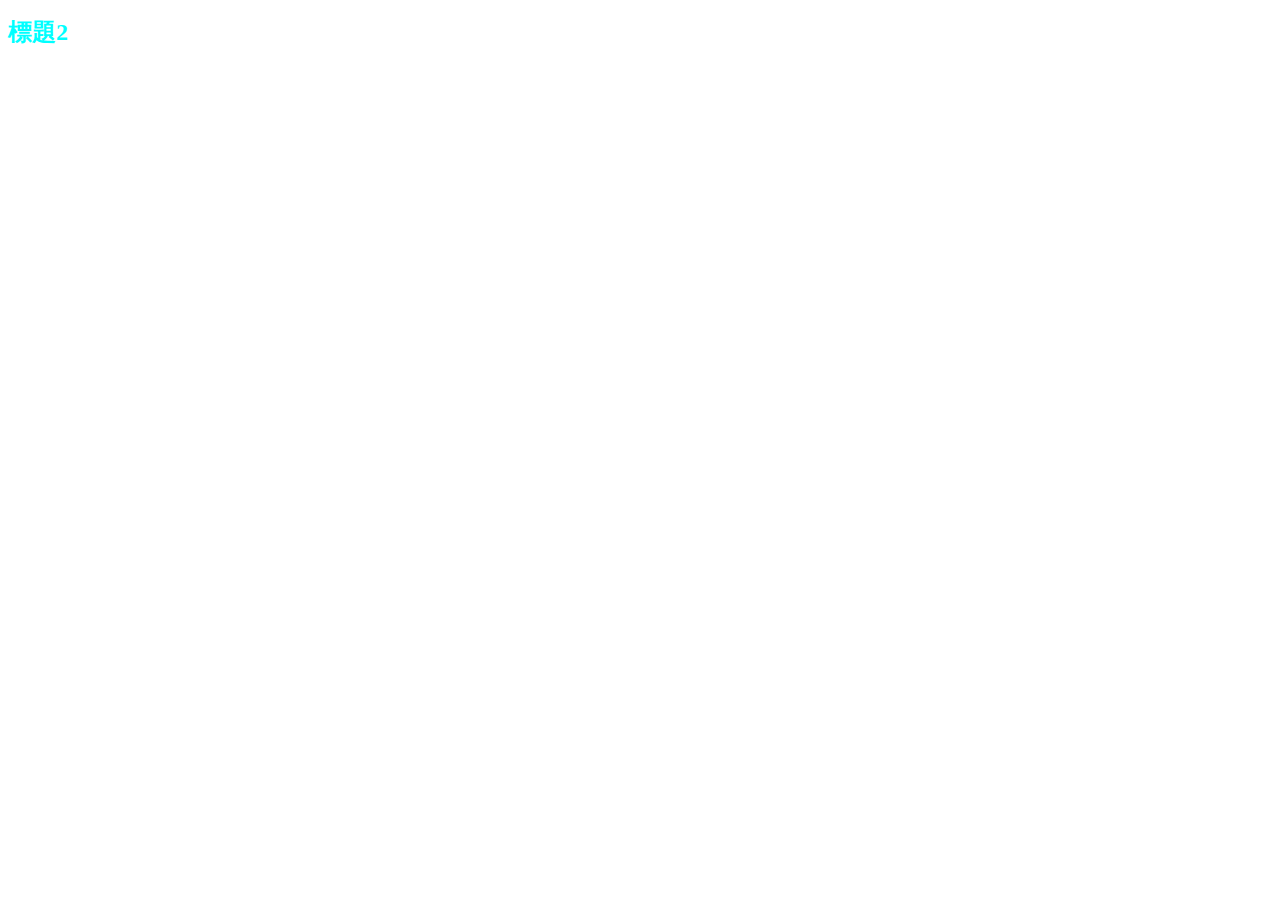
==== price.html @ d39bea44 "更新" ====
<!DOCTYPE html>
<html lang="en">
<head>
    <meta charset="UTF-8">
    <meta http-equiv="X-UA-Compatible" content="IE=edge">
    <meta name="viewport" content="width=device-width, initial-scale=1.0">
    <title>chatTalker</title>
    <link rel="stylesheet" href="css/index.css">
</head>
<body>
    <h1>標題2</h1>
</body>
</html>
---- css/index.css ----
h1{
    color: aqua;
    font-size: 24px;
}
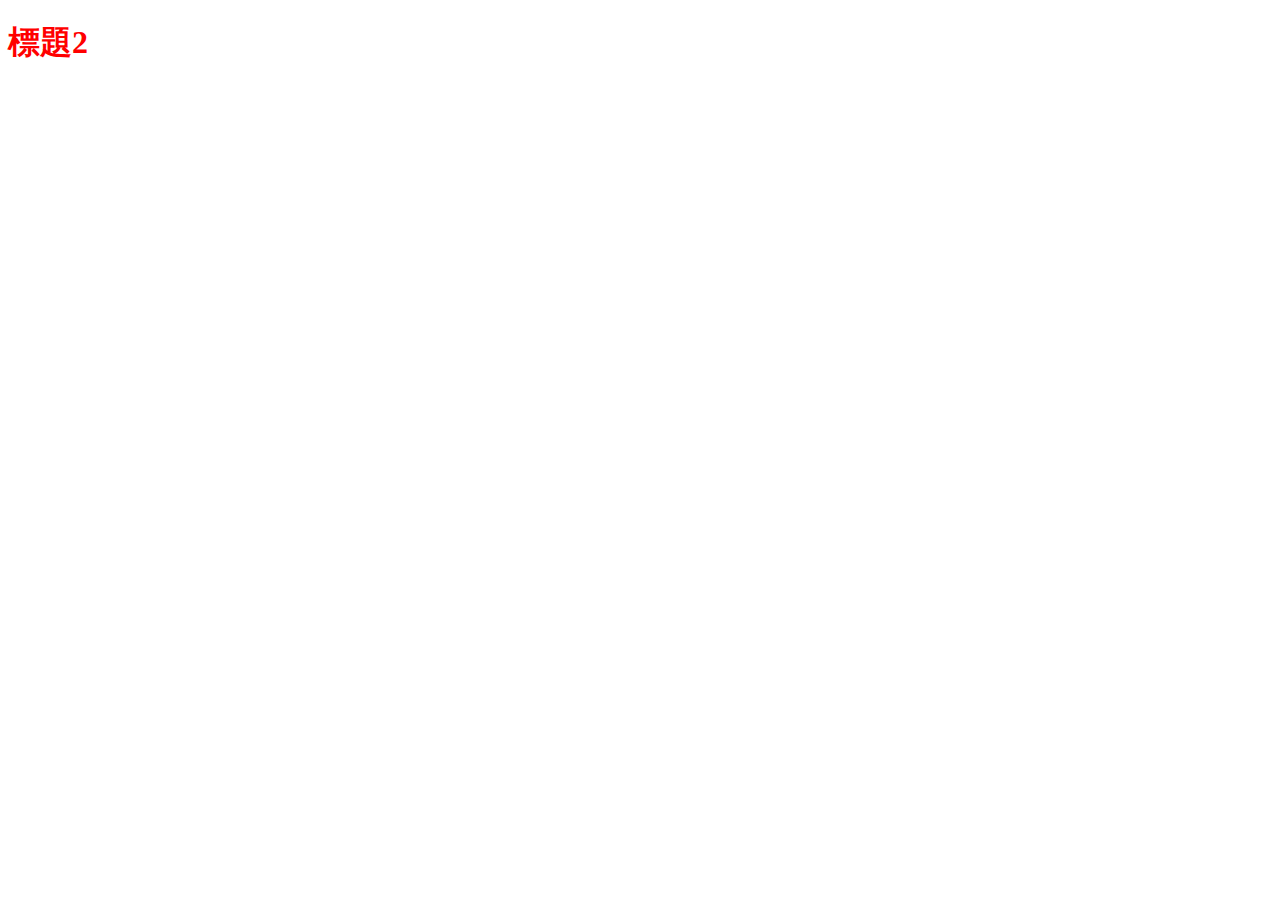
==== commit 2c577d74: "更新" ====
--- a/price.html
+++ b/price.html
@@ -5,7 +5,7 @@
     <meta http-equiv="X-UA-Compatible" content="IE=edge">
     <meta name="viewport" content="width=device-width, initial-scale=1.0">
     <title>chatTalker</title>
-    <link rel="stylesheet" href="css/index.css">
+    <link rel="stylesheet" href="css/price.css">
 </head>
 <body>
     <h1>標題2</h1>
--- a/css/price.css
+++ b/css/price.css
@@ -0,0 +1,3 @@
+h1{
+    color:red;
+}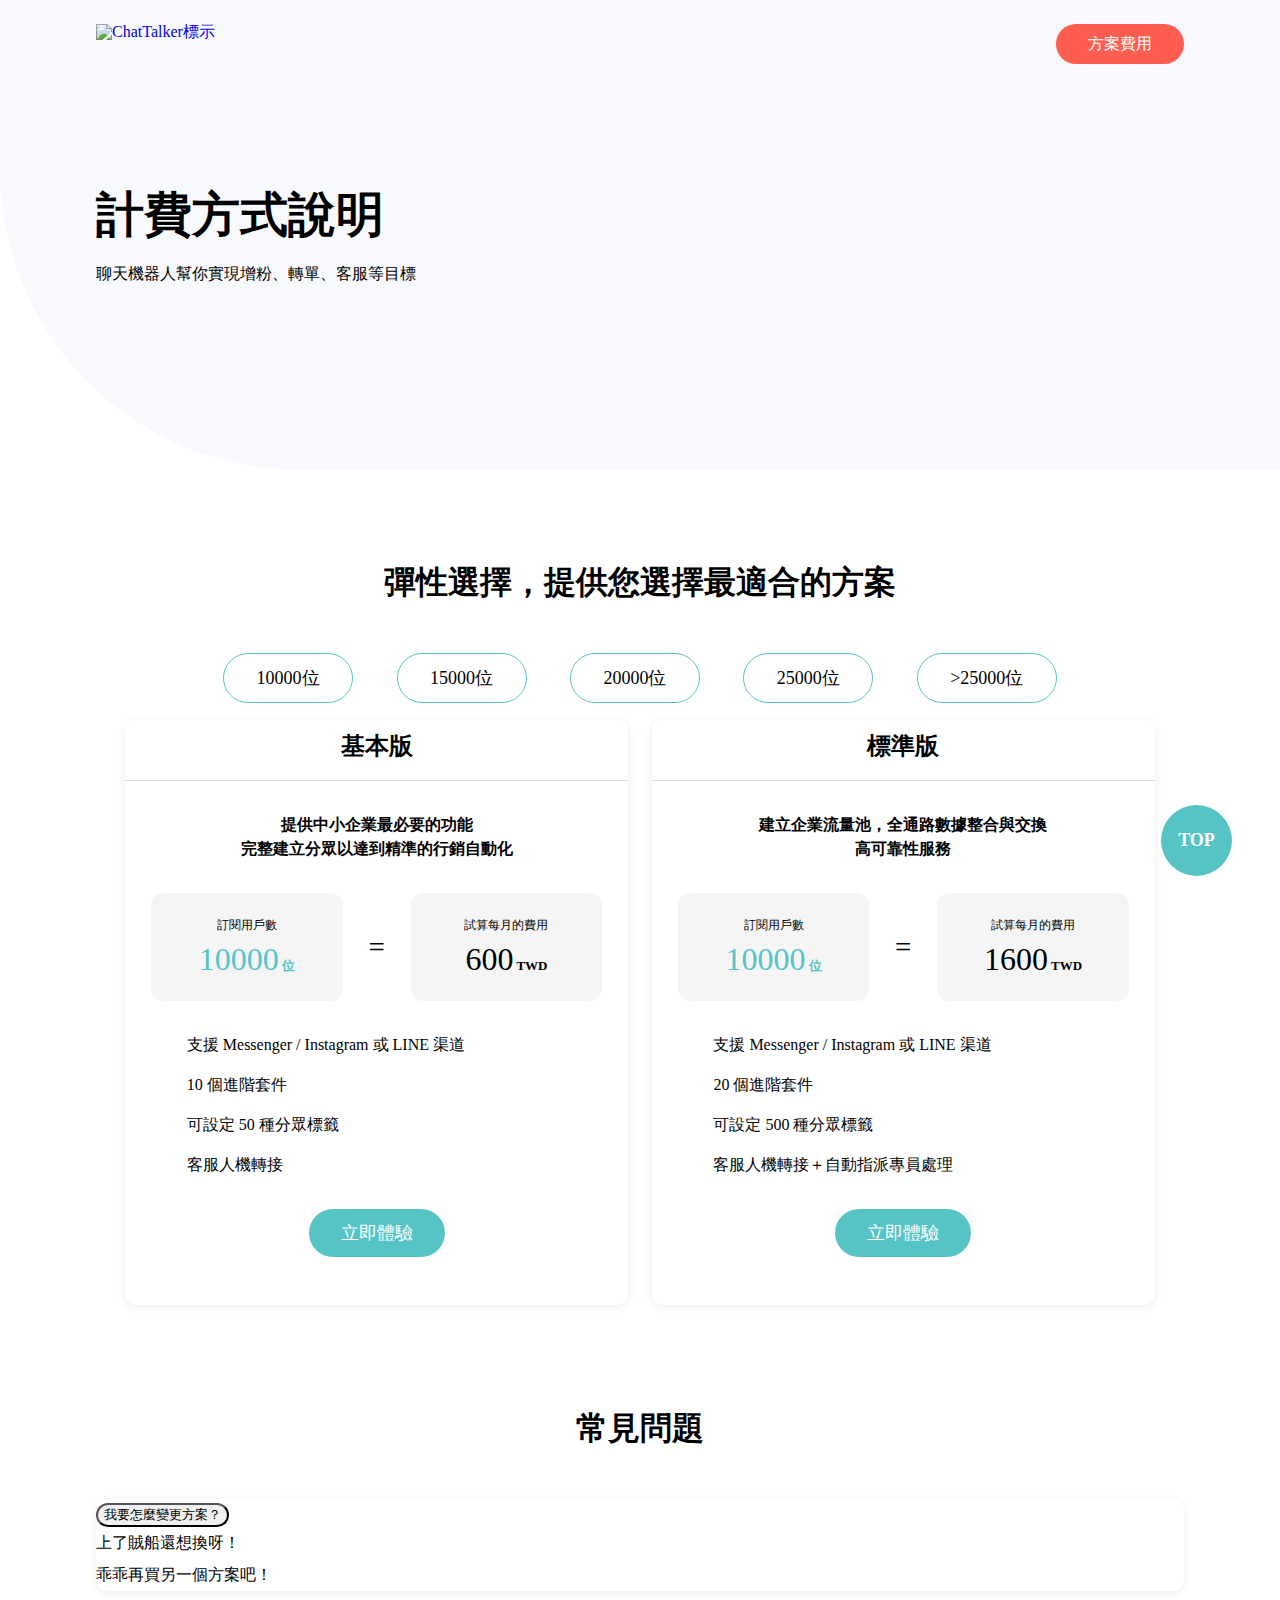
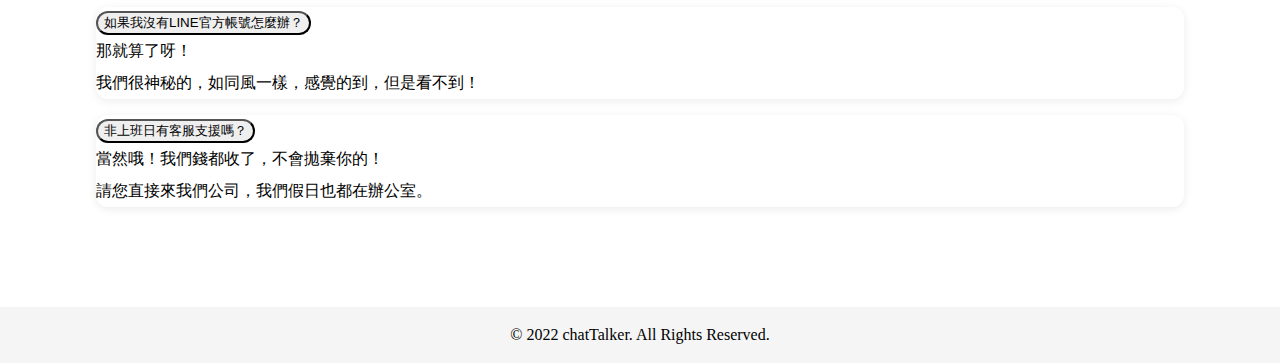
==== commit 919a3110: "更新" ====
--- a/price.html
+++ b/price.html
@@ -5,9 +5,119 @@
     <meta http-equiv="X-UA-Compatible" content="IE=edge">
     <meta name="viewport" content="width=device-width, initial-scale=1.0">
     <title>chatTalker</title>
+    <link href="https://cdn.jsdelivr.net/npm/bootstrap@5.0.0/dist/css/bootstrap.min.css" rel="stylesheet" integrity="sha384-wEmeIV1mKuiNpC+IOBjI7aAzPcEZeedi5yW5f2yOq55WWLwNGmvvx4Um1vskeMj0" crossorigin="anonymous">
     <link rel="stylesheet" href="css/price.css">
+    <script src="js/jquery-3.6.0.min.js"></script>
+    <script src="js/all.js"></script>
 </head>
 <body>
-    <h1>標題2</h1>
+    <button class="button-green top-btn">TOP</button>
+    <div class="top-shadow">
+        <div class="bg-setting">
+            <div class="header wrap">
+                <a href="https://tingyi2222.github.io/HW_chatTalker/"><img src="https://raw.githubusercontent.com/hexschool/webLayoutTraining1st/53d3c0b0e4d2885789ac1fcb666e427365a39207/chatTalker_images/logo.png" alt="ChatTalker標示"></a>
+                <a href="https://tingyi2222.github.io/HW_chatTalker/price.html"></a><button class="button-orangered">方案費用</button></a>
+            </div>
+            <div class="bg-setting"></div>
+            <div class="first-sec wrap">
+                <h1>計費方式說明</h1>
+                <p>聊天機器人幫你實現增粉、轉單、客服等目標</p>
+            </div>
+        </div>
+    </div>
+    <div class="bg-setting-ball">
+        <div class="second-sec wrap">
+            <h2>彈性選擇，提供您選擇最適合的方案</h2>
+            <ul class="second-plan">
+                <li><a class="btn-plan">10000位</a></li>
+                <li><a class="btn-plan">15000位</a></li>
+                <li><a class="btn-plan">20000位</a></li>
+                <li><a class="btn-plan">25000位</a></li>
+                <li><a class="btn-plan">>25000位</a></li>
+            </ul>
+            <ul class="two-cards">
+                <li class="card-form">
+                    <h3>基本版</h3>
+                    <p class="brief-intro">提供中小企業最必要的功能<br>完整建立分眾以達到精準的行銷自動化</p>
+                    <div class="plan-to-charge">
+                        <div class="shadow">
+                            <p>訂閱用戶數</p>
+                            <p class="text-change color-change">10000<sub> 位<sub></p>
+                        </div>
+                        <div class="equal">=</div>
+                        <div class="shadow">
+                            <p>試算每月的費用</p>
+                            <p class="text-change">600<sub> TWD<sub></p>
+                        </div>
+                    </div>
+                    <p class="t-a-left">支援 Messenger / Instagram 或 LINE 渠道</p>
+                    <p class="t-a-left">10 個進階套件</p>
+                    <p class="t-a-left">可設定 50 種分眾標籤</p>
+                    <p class="t-a-left">客服人機轉接</p>
+                    <button class="button-green">立即體驗</button>
+                </li>
+                <li class="card-form">
+                    <h3>標準版</h3>
+                    <p class="brief-intro">建立企業流量池，全通路數據整合與交換<br>高可靠性服務</p>
+                    <div class="plan-to-charge">
+                        <div class="shadow">
+                            <p>訂閱用戶數</p>
+                            <p class="text-change color-change">10000<sub> 位<sub></p>
+                        </div>
+                        <div class="equal">=</div>
+                        <div class="shadow">
+                            <p>試算每月的費用</p>
+                            <p class="text-change">1600<sub> TWD<sub></p>
+                        </div>
+                    </div>
+                    <p class="t-a-left">支援 Messenger / Instagram 或 LINE 渠道</p>
+                    <p class="t-a-left">20 個進階套件</p>
+                    <p class="t-a-left">可設定 500 種分眾標籤</p>
+                    <p class="t-a-left">客服人機轉接＋自動指派專員處理</p>
+                    <button class="button-green">立即體驗</button>
+                </li>
+            </ul>
+        </div>
+        <div class="third-sec wrap">
+            <h2>常見問題</h2>
+            <div class="accordion" id="accordionFlushExample">
+                <div class="card-form accordion">
+                    <h4 class="card-top-part" id="flush-headingOne">
+                        <button class="accordion-button collapsed" type="button" data-bs-toggle="collapse" data-bs-target="#flush-collapseOne" aria-expanded="false" aria-controls="flush-collapseOne">
+                            我要怎麼變更方案？
+                        </button>
+                    </h4>
+                    <div id="flush-collapseOne" class="accordion-collapse collapse" aria-labelledby="flush-headingOne" data-bs-parent="#accordionFlushExample">
+                        <p class="accordion-body">上了賊船還想換呀！<br>乖乖再買另一個方案吧！</p>
+                    </div>
+                </div>
+                <div class="card-form accordion">
+                    <h4 class="card-top-part" id="flush-headingTwo">
+                        <button class="accordion-button collapsed" type="button" data-bs-toggle="collapse" data-bs-target="#flush-collapseTwo" aria-expanded="false" aria-controls="flush-collapseTwo">
+                            如果我沒有LINE官方帳號怎麼辦？
+                        </button>
+                    </h4>
+                    <div id="flush-collapseTwo" class="accordion-collapse collapse" aria-labelledby="flush-headingTwo" data-bs-parent="#accordionFlushExample">
+                        <p class="accordion-body">那就算了呀！<br>我們很神秘的，如同風一樣，感覺的到，但是看不到！</p>
+                    </div>
+                </div>
+                <div class="card-form accordion">
+                    <h4 class="card-top-part" id="flush-headingThree">
+                        <button class="accordion-button collapsed" type="button" data-bs-toggle="collapse" data-bs-target="#flush-collapseThree" aria-expanded="false" aria-controls="flush-collapseThree">
+                            非上班日有客服支援嗎？
+                        </button>
+                    </h4>
+                    <div id="flush-collapseThree" class="accordion-collapse collapse" aria-labelledby="flush-headingThree" data-bs-parent="#accordionFlushExample">
+                        <p class="accordion-body">當然哦！我們錢都收了，不會拋棄你的！<br>請您直接來我們公司，我們假日也都在辦公室。</p>
+                    </div>
+                </div>
+            </div>
+        </div>
+    </div>
+
+    <div class="footer">
+        <p>© 2022 chatTalker. All Rights Reserved.</p>
+    </div>
+    <script src="https://cdn.jsdelivr.net/npm/bootstrap@5.0.0/dist/js/bootstrap.bundle.min.js" integrity="sha384-p34f1UUtsS3wqzfto5wAAmdvj+osOnFyQFpp4Ua3gs/ZVWx6oOypYoCJhGGScy+8" crossorigin="anonymous"></script>
 </body>
 </html>--- a/css/price.css
+++ b/css/price.css
@@ -1,3 +1,499 @@
-h1{
-    color:red;
-}+/* http://meyerweb.com/eric/tools/css/reset/ 
+   v2.0 | 20110126
+   License: none (public domain)
+*/
+html, body, div, span, applet, object, iframe,
+h1, h2, h3, h4, h5, h6, p, blockquote, pre,
+a, abbr, acronym, address, big, cite, code,
+del, dfn, em, img, ins, kbd, q, s, samp,
+small, strike, strong, sub, sup, tt, var,
+b, u, i, center,
+dl, dt, dd, ol, ul, li,
+fieldset, form, label, legend,
+table, caption, tbody, tfoot, thead, tr, th, td,
+article, aside, canvas, details, embed,
+figure, figcaption, footer, header, hgroup,
+menu, nav, output, ruby, section, summary,
+time, mark, audio, video {
+  margin: 0;
+  padding: 0;
+  border: 0;
+  font-size: 100%;
+  font: inherit;
+  vertical-align: baseline;
+}
+
+/* HTML5 display-role reset for older browsers */
+article, aside, details, figcaption, figure,
+footer, header, hgroup, menu, nav, section {
+  display: block;
+}
+
+body {
+  line-height: 1;
+}
+
+ol, ul {
+  list-style: none;
+}
+
+blockquote, q {
+  quotes: none;
+}
+
+blockquote:before, blockquote:after,
+q:before, q:after {
+  content: '';
+  content: none;
+}
+
+table {
+  border-collapse: collapse;
+  border-spacing: 0;
+}
+
+*, *::before, *::after {
+  -webkit-box-sizing: border-box;
+          box-sizing: border-box;
+}
+
+img {
+  max-width: 100%;
+  height: auto;
+}
+
+sub {
+  font-weight: bold;
+  font-size: small;
+}
+
+a {
+  text-decoration: none;
+}
+
+.top-shadow {
+  height: 470px;
+  background-color: #F7F9FD;
+  border-radius: 0px 0px 0px 300px;
+  margin-bottom: 89px;
+}
+
+@media (max-width: 768px) {
+  .top-shadow {
+    height: 495px;
+  }
+}
+
+@media (max-width: 768px) {
+  .top-shadow {
+    height: 567px;
+  }
+}
+
+.bg-setting {
+  width: 100%;
+  background: url(https://raw.githubusercontent.com/hexschool/webLayoutTraining1st/53d3c0b0e4d2885789ac1fcb666e427365a39207/chatTalker_images/banner.svg) no-repeat top right/auto 559px;
+  z-index: -1;
+}
+
+@media (max-width: 768px) {
+  .bg-setting {
+    background: url(https://raw.githubusercontent.com/hexschool/webLayoutTraining1st/53d3c0b0e4d2885789ac1fcb666e427365a39207/chatTalker_images/banner.svg) no-repeat top right/auto 480px;
+  }
+}
+
+@media (max-width: 376px) {
+  .bg-setting {
+    background: url(https://raw.githubusercontent.com/hexschool/webLayoutTraining1st/53d3c0b0e4d2885789ac1fcb666e427365a39207/chatTalker_images/banner_sm.svg) no-repeat top 72px right/100vw;
+  }
+}
+
+.bg-setting-ball {
+  background: url(https://raw.githubusercontent.com/hexschool/webLayoutTraining1st/53d3c0b0e4d2885789ac1fcb666e427365a39207/chatTalker_images/ball03.svg) no-repeat top 300px left -25%/361px 361px;
+}
+
+@media (max-width: 768px) {
+  .bg-setting-ball {
+    background: url(https://raw.githubusercontent.com/hexschool/webLayoutTraining1st/53d3c0b0e4d2885789ac1fcb666e427365a39207/chatTalker_images/ball03.svg) no-repeat top 660px left -25%/180px 180px;
+  }
+}
+
+.wrap {
+  max-width: 1128px;
+  padding: 0 20px;
+  margin: 0 auto;
+}
+
+h1 {
+  font: normal normal bold 48px/70px Noto Sans TC;
+}
+
+h2 {
+  font: normal normal bold 32px/46px Noto Sans TC;
+}
+
+h3 {
+  font: normal normal bold 24px/35px Noto Sans TC;
+}
+
+h4 {
+  font: normal normal normal 18px/28px Noto Sans TC;
+}
+
+.card-form {
+  background: #FFFFFF 0% 0% no-repeat padding-box;
+  -webkit-box-shadow: 0px 2px 10px #00000014;
+          box-shadow: 0px 2px 10px #00000014;
+  border-radius: 12px;
+}
+
+@media (max-width: 768px) {
+  .card-form {
+    margin-bottom: 24px;
+  }
+}
+
+.button-green {
+  font: normal normal normal 18px Comfortaa;
+  border-radius: 27px;
+  border: 0;
+  width: 136px;
+  padding: 12px 0;
+  color: #FFFFFF;
+  background-color: #56C4C5;
+}
+
+.button-green:hover {
+  cursor: pointer;
+  opacity: 0.5;
+}
+
+.top-btn {
+  font: normal normal bold 18px/19px Wendy One;
+  border-radius: 50%;
+  width: 71px;
+  height: 71px;
+  position: fixed;
+  right: 48px;
+  bottom: 24px;
+  z-index: 5;
+}
+
+@media (max-width: 768px) {
+  .top-btn {
+    width: 50px;
+    height: 50px;
+    right: 24px;
+    bottom: 24px;
+  }
+}
+
+.button-orangered {
+  font: normal normal normal 16px/24px Noto Sans TC;
+  border-radius: 22px;
+  border: 0;
+  width: 128px;
+  padding: 8px 0;
+  color: #FFFFFF;
+  background-color: #FF5D50;
+}
+
+.button-orangered:hover {
+  cursor: pointer;
+  opacity: 0.5;
+}
+
+.header {
+  display: -webkit-box;
+  display: -ms-flexbox;
+  display: flex;
+  -webkit-box-pack: justify;
+      -ms-flex-pack: justify;
+          justify-content: space-between;
+  padding: 24px 20px;
+  margin-bottom: 92px;
+}
+
+.header img {
+  height: 40px;
+}
+
+@media (max-width: 768px) {
+  .header {
+    background-color: white;
+    border-bottom: solid 2px #747474;
+  }
+}
+
+@media (max-width: 568px) {
+  .header {
+    margin-bottom: 0;
+  }
+  .header img {
+    display: inline-block;
+    -webkit-box-align: center;
+        -ms-flex-align: center;
+            align-items: center;
+    height: 24px;
+    margin: 8px 0;
+  }
+  .header button {
+    padding: 8px 0;
+  }
+}
+
+.first-sec {
+  padding: 0 20px 280px 20px;
+  text-align: left;
+}
+
+.first-sec h1 {
+  margin-bottom: 16px;
+}
+
+@media (max-width: 992px) {
+  .first-sec {
+    padding: 140px 20px 140px 20px;
+  }
+}
+
+@media (max-width: 568px) {
+  .first-sec {
+    padding: 300px 20px 140px 20px;
+  }
+  .first-sec h1 {
+    font: normal normal bold 32px/46px Noto Sans TC;
+  }
+  .first-sec p {
+    font: normal normal bold 16px/24px Noto Sans TC;
+  }
+}
+
+@media (max-width: 376px) {
+  .first-sec {
+    padding: 48px 20px 401px 20px;
+  }
+}
+
+.second-sec {
+  width: 83.548%;
+  margin: 0 auto;
+  margin-bottom: 100px;
+  text-align: center;
+}
+
+.second-sec h2 {
+  margin-bottom: 48px;
+}
+
+.second-sec .second-plan {
+  width: 81%;
+  margin: 0 auto;
+  margin-bottom: 16px;
+  display: -webkit-box;
+  display: -ms-flexbox;
+  display: flex;
+  -webkit-box-pack: justify;
+      -ms-flex-pack: justify;
+          justify-content: space-between;
+  gap: 16px;
+  overflow-x: auto;
+}
+
+.second-sec .second-plan .btn-plan {
+  font: normal normal normal 18px/26px Comfortaa;
+  padding: 11px 32.5px;
+  border: 1px solid #56C4C5;
+  border-radius: 27px;
+  display: block;
+  white-space: nowrap;
+  text-decoration: none;
+}
+
+.second-sec .second-plan .btn-plan:hover {
+  cursor: pointer;
+  opacity: 0.5;
+}
+
+.second-sec .two-cards {
+  width: 100%;
+  display: -webkit-box;
+  display: -ms-flexbox;
+  display: flex;
+  -webkit-box-pack: justify;
+      -ms-flex-pack: justify;
+          justify-content: space-between;
+}
+
+.second-sec .two-cards .card-form {
+  width: 48.845%;
+  padding-bottom: 32px;
+}
+
+.second-sec .two-cards .card-form h3 {
+  padding: 10px 0 16px 0;
+  border-bottom: 1px solid #DDDDDD;
+  margin-bottom: 32px;
+}
+
+.second-sec .two-cards .brief-intro {
+  font: normal normal bold 16px/24px Noto Sans TC;
+}
+
+.second-sec .two-cards .plan-to-charge {
+  padding: 32px 0;
+  display: -webkit-box;
+  display: -ms-flexbox;
+  display: flex;
+  -webkit-box-pack: space-evenly;
+      -ms-flex-pack: space-evenly;
+          justify-content: space-evenly;
+  -webkit-box-align: center;
+      -ms-flex-align: center;
+          align-items: center;
+}
+
+.second-sec .two-cards .plan-to-charge .shadow {
+  width: 38.063%;
+  background-color: #F5F5F5;
+  padding: 24px 0 18px 0;
+  border-radius: 12px;
+  font: normal normal normal 12px/17px Noto Sans TC;
+}
+
+.second-sec .two-cards .plan-to-charge .text-change {
+  padding-top: 8px;
+  font: normal normal normal 32px/35px Comfortaa;
+}
+
+.second-sec .two-cards .plan-to-charge .color-change {
+  color: #56C4C5;
+}
+
+.second-sec .two-cards .plan-to-charge .equal {
+  font: normal normal normal 29px/42px Noto Sans TC;
+}
+
+.second-sec .two-cards .t-a-left {
+  font: normal normal normal 16px/24px Noto Sans TC;
+  text-align: left;
+  background: url(http://localhost:8080/Github/HW_chatTalker/chatTalker_images/checkmark-outline.svg) top left 30px no-repeat;
+  padding: 0 0 16px 61.5px;
+}
+
+.second-sec .two-cards .button-green {
+  margin: 16px 0;
+}
+
+@media (max-width: 768px) {
+  .second-sec {
+    width: 100%;
+  }
+  .second-sec h2 {
+    margin-bottom: 24px;
+  }
+  .second-sec .second-plan {
+    width: 80%;
+    margin-bottom: 32px;
+    gap: 6px;
+  }
+  .second-sec .second-plan .btn-plan {
+    font: normal normal normal 16px/24px Comfortaa;
+    padding: 8px 16px;
+  }
+  .second-sec .two-cards {
+    width: 100%;
+    margin: 0 auto;
+    -ms-flex-wrap: wrap;
+        flex-wrap: wrap;
+  }
+  .second-sec .two-cards .card-form {
+    width: 100%;
+    padding-bottom: 24px;
+  }
+  .second-sec .two-cards h3 {
+    padding: 16px;
+    margin-bottom: 24px;
+  }
+  .second-sec .two-cards .plan-to-charge {
+    padding: 24px 0 27px 0;
+  }
+  .second-sec .two-cards .t-a-left {
+    font: normal normal normal 14px/20px Noto Sans TC;
+  }
+  .second-sec .shadow {
+    width: 41.5%;
+  }
+}
+
+@media (max-width: 568px) {
+  .second-sec .second-plan {
+    width: 89.33%;
+  }
+  .second-sec h2 {
+    font: normal normal bold 28px/40px Noto Sans TC;
+  }
+}
+
+.third-sec {
+  width: 100%;
+  margin: 0 auto;
+  margin-bottom: 100px;
+}
+
+.third-sec h2 {
+  text-align: center;
+  padding-bottom: 32px;
+}
+
+.third-sec .card-form {
+  margin-top: 16px;
+}
+
+.third-sec .card-top-part h4 {
+  padding: 16px 0;
+}
+
+.third-sec .card-top-part .minus {
+  display: none;
+}
+
+.third-sec p {
+  font: normal normal normal 16px/32px Noto Sans TC;
+}
+
+.third-sec .accordion-button::after {
+  background-image: url(https://raw.githubusercontent.com/hexschool/webLayoutTraining1st/53d3c0b0e4d2885789ac1fcb666e427365a39207/chatTalker_images/icon_plus.svg);
+}
+
+.third-sec .accordion-button:not(.collapsed) {
+  color: #56C4C5;
+  background-color: white;
+  -webkit-box-shadow: none;
+          box-shadow: none;
+  border-radius: 12px;
+}
+
+.third-sec .accordion-button:not(.collapsed)::after {
+  background-image: url(https://raw.githubusercontent.com/hexschool/webLayoutTraining1st/53d3c0b0e4d2885789ac1fcb666e427365a39207/chatTalker_images/icon_minus.svg);
+}
+
+.third-sec .accordion-button:focus {
+  -webkit-box-shadow: none;
+          box-shadow: none;
+}
+
+.third-sec .accordion-button {
+  border-radius: 12px;
+}
+
+.footer {
+  text-align: center;
+}
+
+.footer p {
+  font: normal normal normal 16px/24px Noto Sans TC;
+  padding: 16px 0;
+  background-color: #F5F5F5;
+}
+/*# sourceMappingURL=price.css.map */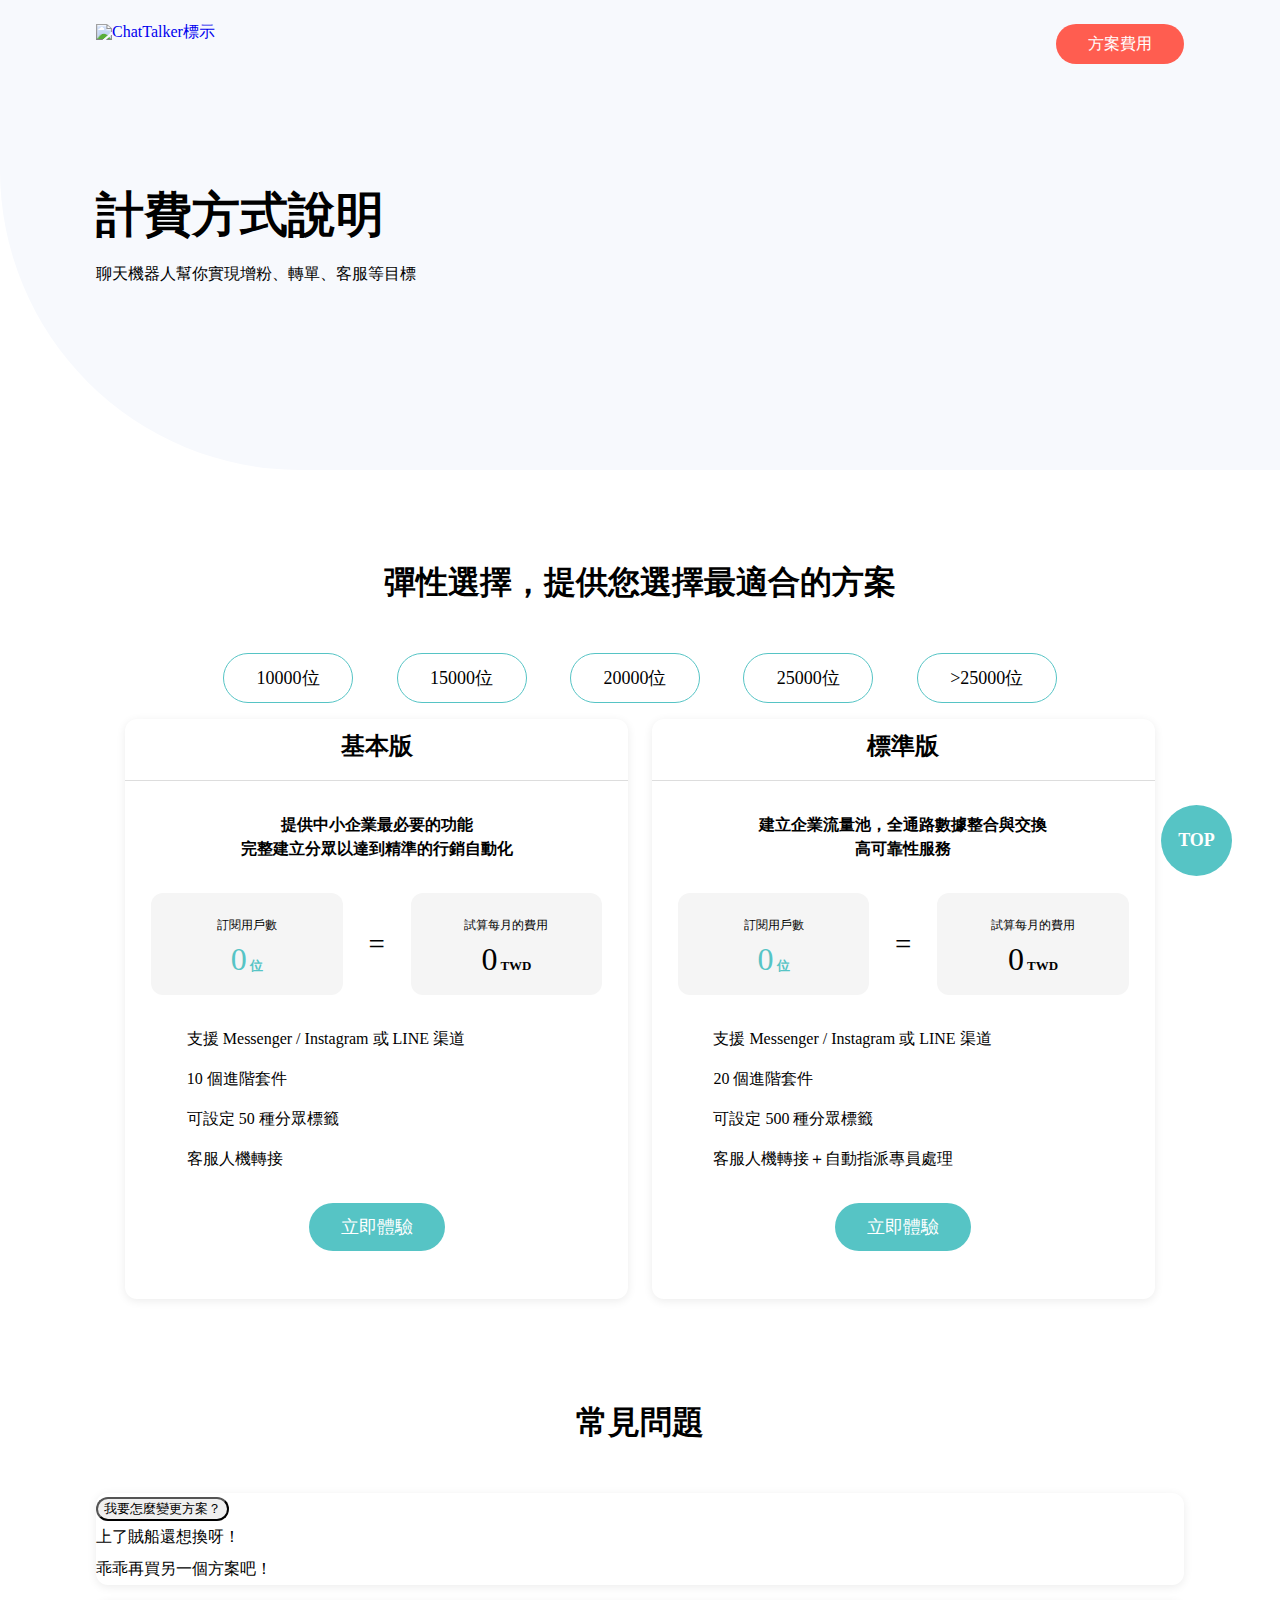
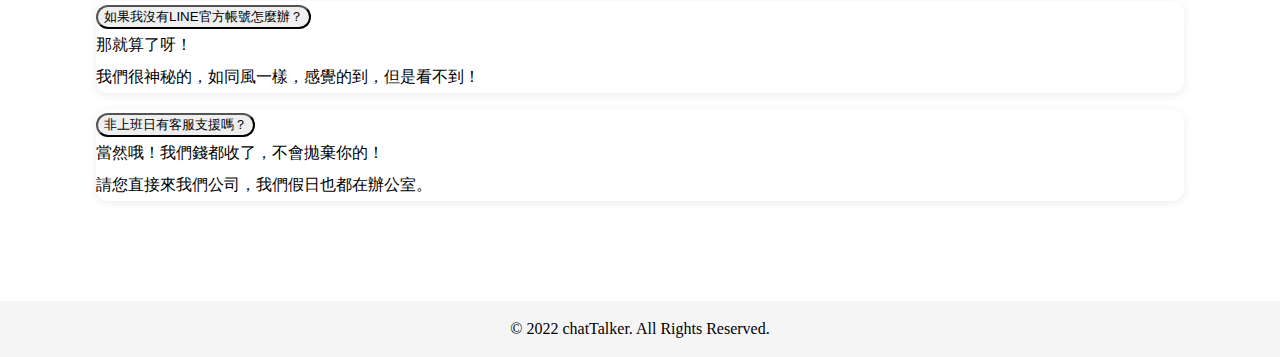
==== commit f8cf6704: "計費方式更新" ====
--- a/price.html
+++ b/price.html
@@ -29,11 +29,11 @@
         <div class="second-sec wrap">
             <h2>彈性選擇，提供您選擇最適合的方案</h2>
             <ul class="second-plan">
-                <li><a class="btn-plan">10000位</a></li>
-                <li><a class="btn-plan">15000位</a></li>
-                <li><a class="btn-plan">20000位</a></li>
-                <li><a class="btn-plan">25000位</a></li>
-                <li><a class="btn-plan">>25000位</a></li>
+                <li><a class="btn-plan charge1"><p class="subscribe-num">10000</p>位</a></li>
+                <li><a class="btn-plan charge2"><p class="subscribe-num">15000</p>位</a></li>
+                <li><a class="btn-plan charge3"><p class="subscribe-num">20000</p>位</a></li>
+                <li><a class="btn-plan charge4"><p class="subscribe-num">25000</p>位</a></li>
+                <li><a class="btn-plan charge5"><p class="subscribe-num">>25000</p>位</a></li>
             </ul>
             <ul class="two-cards">
                 <li class="card-form">
@@ -42,12 +42,12 @@
                     <div class="plan-to-charge">
                         <div class="shadow">
                             <p>訂閱用戶數</p>
-                            <p class="text-change color-change">10000<sub> 位<sub></p>
+                            <p class="text-change-subscribe color-change">0</p><sub class="color-change"> 位<sub>
                         </div>
                         <div class="equal">=</div>
                         <div class="shadow">
                             <p>試算每月的費用</p>
-                            <p class="text-change">600<sub> TWD<sub></p>
+                            <p class="text-change-basic-charge">0</p><sub> TWD<sub>
                         </div>
                     </div>
                     <p class="t-a-left">支援 Messenger / Instagram 或 LINE 渠道</p>
@@ -62,12 +62,12 @@
                     <div class="plan-to-charge">
                         <div class="shadow">
                             <p>訂閱用戶數</p>
-                            <p class="text-change color-change">10000<sub> 位<sub></p>
+                            <p class="text-change-subscribe color-change">0</p><sub class="color-change"> 位<sub>
                         </div>
                         <div class="equal">=</div>
                         <div class="shadow">
                             <p>試算每月的費用</p>
-                            <p class="text-change">1600<sub> TWD<sub></p>
+                            <p class="text-change-normal-charge">0</p><sub> TWD<sub>
                         </div>
                     </div>
                     <p class="t-a-left">支援 Messenger / Instagram 或 LINE 渠道</p>
--- a/css/price.css
+++ b/css/price.css
@@ -286,6 +286,11 @@
   margin-bottom: 48px;
 }
 
+.second-sec .plan-active {
+  background: #56C4C5;
+  color: #fff;
+}
+
 .second-sec .second-plan {
   width: 81%;
   margin: 0 auto;
@@ -312,7 +317,14 @@
 
 .second-sec .second-plan .btn-plan:hover {
   cursor: pointer;
-  opacity: 0.5;
+  font-weight: bold;
+  color: #FFFFFF;
+  border: 2px solid black;
+  background: #56C4C5;
+}
+
+.second-sec .second-plan .btn-plan p {
+  display: inline-block;
 }
 
 .second-sec .two-cards {
@@ -361,7 +373,8 @@
   font: normal normal normal 12px/17px Noto Sans TC;
 }
 
-.second-sec .two-cards .plan-to-charge .text-change {
+.second-sec .two-cards .plan-to-charge .text-change-basic-charge, .second-sec .two-cards .plan-to-charge .text-change-normal-charge, .second-sec .two-cards .plan-to-charge .text-change-subscribe {
+  display: inline-block;
   padding-top: 8px;
   font: normal normal normal 32px/35px Comfortaa;
 }
